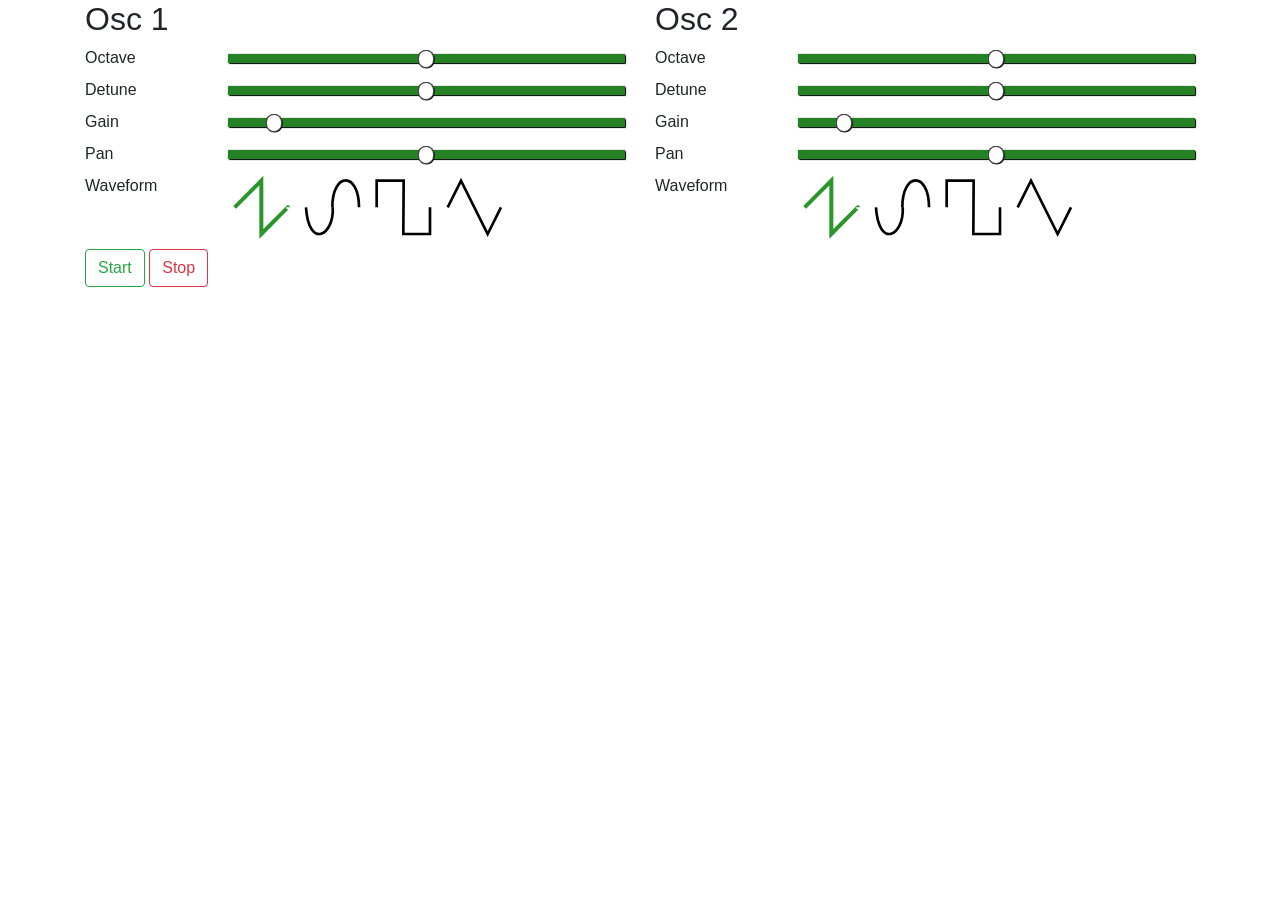
==== index.html @ 614c27ec "Deploy: Fri 25 Aug 2017 12:09:17 BST" ====
<!DOCTYPE HTML>
<html>
	<head>
		<meta http-equiv="content-type" content="text/html; charset=utf-8" />
		<link rel="stylesheet" href="https://maxcdn.bootstrapcdn.com/bootstrap/4.0.0-beta/css/bootstrap.min.css" integrity="sha384-/Y6pD6FV/Vv2HJnA6t+vslU6fwYXjCFtcEpHbNJ0lyAFsXTsjBbfaDjzALeQsN6M" crossorigin="anonymous">
		<link rel="stylesheet" href="static/css/style.css" />
		<title>Synth</title>
	</head>
	<body>
		<div class="container" id="synth">
			<div class="row">
				<div class="col-6 container" id="osc-1">
					<div class="row">
						<h2 class="col">Osc 1</h2>
					</div>
					<div class="row">
						<div class="col-3">
							<label for="osc-1-octave">Octave</label>
						</div>
						<div class="col-9">
							<input type="range"
								class="fader"
								value="0"
								max="2"
								min="-2"
								id="osc-1-octave"
							/>
						</div>
					</div>
					<div class="row">
						<div class="col-3">
							<label for="osc-1-detune">Detune</label>
						</div>
						<div class="col-9">
							<input type="range"
								class="fader"
								value="0"
								max="20"
								min="-20"
								id="osc-1-detune"
							/>
						</div>
					</div>
					<div class="row">
						<div class="col-3">
							<label for="osc-1-gain">Gain</label>
						</div>
						<div class="col-9">
							<input type="range"
								class="fader"
								max="100"
								min="0"
								value="10"
								id="osc-1-gain"
							/>
						</div>
					</div>
					<div class="row">
						<div class="col-3">
							<label for="osc-1-pan">Pan</label>
						</div>
						<div class="col-9">
							<input type="range"
								class="fader"
								value="0"
								max="100"
								min="-100"
								id="osc-1-pan"
							/>
						</div>
					</div>
					<div class="row">
						<div class="col-3">
							<label for="osc-1-waveform">Waveform</label>
						</div>
						<div class="col-9">
							<div class="waves">
								<input name="osc-1-waveform"
									id="osc-1-saw" type="radio" value="sawtooth"
									checked
								>
								</input>
								<label for="osc-1-saw">
									<svg xmlns="http://www.w3.org/2000/svg"
										width="0.694444in" height="0.694444in"
										viewBox="0 0 50 50">
										<path id="Unnamed"
											fill="none" stroke="black" stroke-width="2"
											d="M 5.00,25.00
												C 5.00,25.00 25.00,5.00 25.00,5.00
												25.00,5.00 25.00,45.00 25.00,45.00
												25.00,45.00 45.00,24.75 45.00,25.00" />
									</svg>
								</label>
								<input
									name="osc-1-waveform"
									type="radio"
									value="sine"
									id="osc-1-sin"
								>
								</input>
								<label for="osc-1-sin">
									<svg xmlns="http://www.w3.org/2000/svg"
										 width="0.694444in" height="0.694444in"
										 viewBox="0 0 50 50">
										<path id="Unnamed"
											fill="none" stroke="black" stroke-width="2"
											d="M 5.25,25.00
												C 7.38,56.80 26.61,45.99 25.25,25.00M 25.00,25.00
												C 25.00,-2.00 45.00,-2.00 45.00,25.00" />
									</svg>
								</label>
								<input
									name="osc-1-waveform"
									type="radio"
									value="square"
									id="osc-1-square"
								>
								</input>
								<label for="osc-1-square">
									<svg xmlns="http://www.w3.org/2000/svg"
										width="0.694444in" height="0.694444in"
										viewBox="0 0 50 50">
										<path id="Unnamed"
											fill="none" stroke="black" stroke-width="2"
											d="M 5.00,25.00
												C 5.00,25.00 5.00,5.00 5.00,5.00
												5.00,5.00 25.25,5.00 25.25,5.00
												25.25,5.00 25.00,45.00 25.00,45.00
												25.00,45.00 45.00,45.00 45.00,45.00
												45.00,45.00 45.00,25.00 45.00,25.00" />
									</svg>
								</label>
								<input
									name="osc-1-waveform"
									type="radio"
									value="triangle"
									id="osc-1-triangle"
								>
								</input>
								<label for="osc-1-triangle">
									<svg xmlns="http://www.w3.org/2000/svg"
										width="0.694444in" height="0.694444in"
										viewBox="0 0 50 50">
										<path id="Unnamed"
											fill="none" stroke="black" stroke-width="2"
											d="M 5.00,25.00
												C 5.00,25.00 15.00,5.00 15.00,5.00
												15.00,5.00 35.00,45.00 35.00,45.00
												35.00,45.00 45.00,25.00 45.00,25.00" />
									</svg>
								</label>
							</div>
						</div>
					</div>
				</div>
				<div class="col-6 container" id="osc-2">
					<div class="row">
						<div class="col">
							<h2>Osc 2</h2>
						</div>
					</div>
					<div class="row">
						<div class="col-3">
							<label for="osc-2-octave">Octave</label>
						</div>
						<div class="col-9">
							<input type="range"
								class="fader"
								value="0"
								max="2"
								min="-2"
								id="osc-2-octave"
							/>
						</div>
					</div>
					<div class="row">
						<div class="col-3">
							<label for="osc-2-detune">Detune</label>
						</div>
						<div class="col-9">
							<input type="range"
								class="fader"
								value="0"
								max="20"
								min="-20"
								id="osc-2-detune"
							/>
						</div>
					</div>
					<div class="row">
						<div class="col-3">
							<label for="osc-2-gain">Gain</label>
						</div>
						<div class="col-9">
							<input type="range"
								class="fader"
								max="100"
								min="0"
								value="10"
								id="osc-2-gain"
							/>
						</div>
					</div>
					<div class="row">
						<div class="col-3">
							<label for="osc-2-pan">Pan</label>
						</div>
						<div class="col-9">
							<input type="range"
								class="fader"
								value="0"
								max="100"
								min="-100"
								id="osc-2-pan"
							/>
						</div>
					</div>
					<div class="row">
						<div class="col-3">
							<label for="osc-2-waveform">Waveform</label>
						</div>
						<div class="col-9">
							<div class="waves">
								<input name="osc-2-waveform"
									id="osc-2-saw" type="radio" value="sawtooth"
									checked
								>
								</input>
								<label for="osc-2-saw">
									<svg xmlns="http://www.w3.org/2000/svg"
										width="0.694444in" height="0.694444in"
										viewBox="0 0 50 50">
										<path id="Unnamed"
											fill="none" stroke="black" stroke-width="2"
											d="M 5.00,25.00
												C 5.00,25.00 25.00,5.00 25.00,5.00
												25.00,5.00 25.00,45.00 25.00,45.00
												25.00,45.00 45.00,24.75 45.00,25.00" />
									</svg>
								</label>
								<input
									name="osc-2-waveform"
									type="radio"
									value="sine"
									id="osc-2-sin"
								>
								</input>
								<label for="osc-2-sin">
									<svg xmlns="http://www.w3.org/2000/svg"
										 width="0.694444in" height="0.694444in"
										 viewBox="0 0 50 50">
										<path id="Unnamed"
											fill="none" stroke="black" stroke-width="2"
											d="M 5.25,25.00
												C 7.38,56.80 26.61,45.99 25.25,25.00M 25.00,25.00
												C 25.00,-2.00 45.00,-2.00 45.00,25.00" />
									</svg>
								</label>
								<input
									name="osc-2-waveform"
									type="radio"
									value="square"
									id="osc-2-square"
								>
								</input>
								<label for="osc-2-square">
									<svg xmlns="http://www.w3.org/2000/svg"
										width="0.694444in" height="0.694444in"
										viewBox="0 0 50 50">
										<path id="Unnamed"
											fill="none" stroke="black" stroke-width="2"
											d="M 5.00,25.00
												C 5.00,25.00 5.00,5.00 5.00,5.00
												5.00,5.00 25.25,5.00 25.25,5.00
												25.25,5.00 25.00,45.00 25.00,45.00
												25.00,45.00 45.00,45.00 45.00,45.00
												45.00,45.00 45.00,25.00 45.00,25.00" />
									</svg>
								</label>
								<input
									name="osc-2-waveform"
									type="radio"
									value="triangle"
									id="osc-2-triangle"
								>
								</input>
								<label for="osc-2-triangle">
									<svg xmlns="http://www.w3.org/2000/svg"
										width="0.694444in" height="0.694444in"
										viewBox="0 0 50 50">
										<path id="Unnamed"
											fill="none" stroke="black" stroke-width="2"
											d="M 5.00,25.00
												C 5.00,25.00 15.00,5.00 15.00,5.00
												15.00,5.00 35.00,45.00 35.00,45.00
												35.00,45.00 45.00,25.00 45.00,25.00" />
									</svg>
								</label>
							</div>
						</div>
					</div>
				</div>
			</div>
			<button class="btn btn-outline-success" id="start">Start</button>
			<button class="btn btn-outline-danger" id="stop">Stop</button>
		</div>
		<script
			type="text/javascript"
			charset="utf-8"
			src="/bundle.js"
		></script>
	</body>
</html>
---- static/css/style.css ----
input[type=range] {
  width: 100%;
  -webkit-appearance: none;
  margin: 0;
}

input[type=range]:focus {
  outline: none;
}

input[type=range]::-webkit-slider-runnable-track {
  width: 100%;
  height: 9.8px;
  cursor: pointer;
  box-shadow: 1px 1px 1px #000000, 0px 0px 1px #0d0d0d;
  background: #248224;
  border-radius: 1.1px;
  border: 0px solid #000101;
}

input[type=range]::-webkit-slider-thumb {
  box-shadow: 0.6px 0.6px 0.4px #000000, 0px 0px 0.6px #0d0d0d;
  border: 1.3px solid rgba(0, 0, 0, 0.7);
  height: 18px;
  width: 16px;
  border-radius: 41px;
  background: #ffffff;
  cursor: pointer;
  -webkit-appearance: none;
  margin-top: -4.1px;
}

input[type=range]:focus::-webkit-slider-runnable-track {
  background: #2a962a;
}

input[type=range]::-moz-range-track {
  width: 100%;
  height: 9.8px;
  cursor: pointer;
  box-shadow: 1px 1px 1px #000000, 0px 0px 1px #0d0d0d;
  background: #248224;
  border-radius: 1.1px;
  border: 0px solid #000101;
}

input[type=range]::-moz-range-thumb {
  box-shadow: 0.6px 0.6px 0.4px #000000, 0px 0px 0.6px #0d0d0d;
  border: 1.3px solid rgba(0, 0, 0, 0.7);
  height: 18px;
  width: 16px;
  border-radius: 41px;
  background: #ffffff;
  cursor: pointer;
}

input[type=range]::-ms-track {
  width: 100%;
  height: 9.8px;
  cursor: pointer;
  background: transparent;
  border-color: transparent;
  color: transparent;
}

input[type=range]::-ms-fill-lower {
  background: #1e6e1e;
  border: 0px solid #000101;
  border-radius: 2.2px;
  box-shadow: 1px 1px 1px #000000, 0px 0px 1px #0d0d0d;
}

input[type=range]::-ms-fill-upper {
  background: #248224;
  border: 0px solid #000101;
  border-radius: 2.2px;
  box-shadow: 1px 1px 1px #000000, 0px 0px 1px #0d0d0d;
}

input[type=range]::-ms-thumb {
  box-shadow: 0.6px 0.6px 0.4px #000000, 0px 0px 0.6px #0d0d0d;
  border: 1.3px solid rgba(0, 0, 0, 0.7);
  height: 18px;
  width: 16px;
  border-radius: 41px;
  background: #ffffff;
  cursor: pointer;
  height: 9.8px;
}

input[type=range]:focus::-ms-fill-lower {
  background: #248224;
}

input[type=range]:focus::-ms-fill-upper {
  background: #2a962a;
}

input[type=radio] {
    display: none;
}

input[type=radio]:checked + label svg path {
    stroke: #2a962a;
	stroke-width: 3px;
}

.waves {
	padding: auto;
}
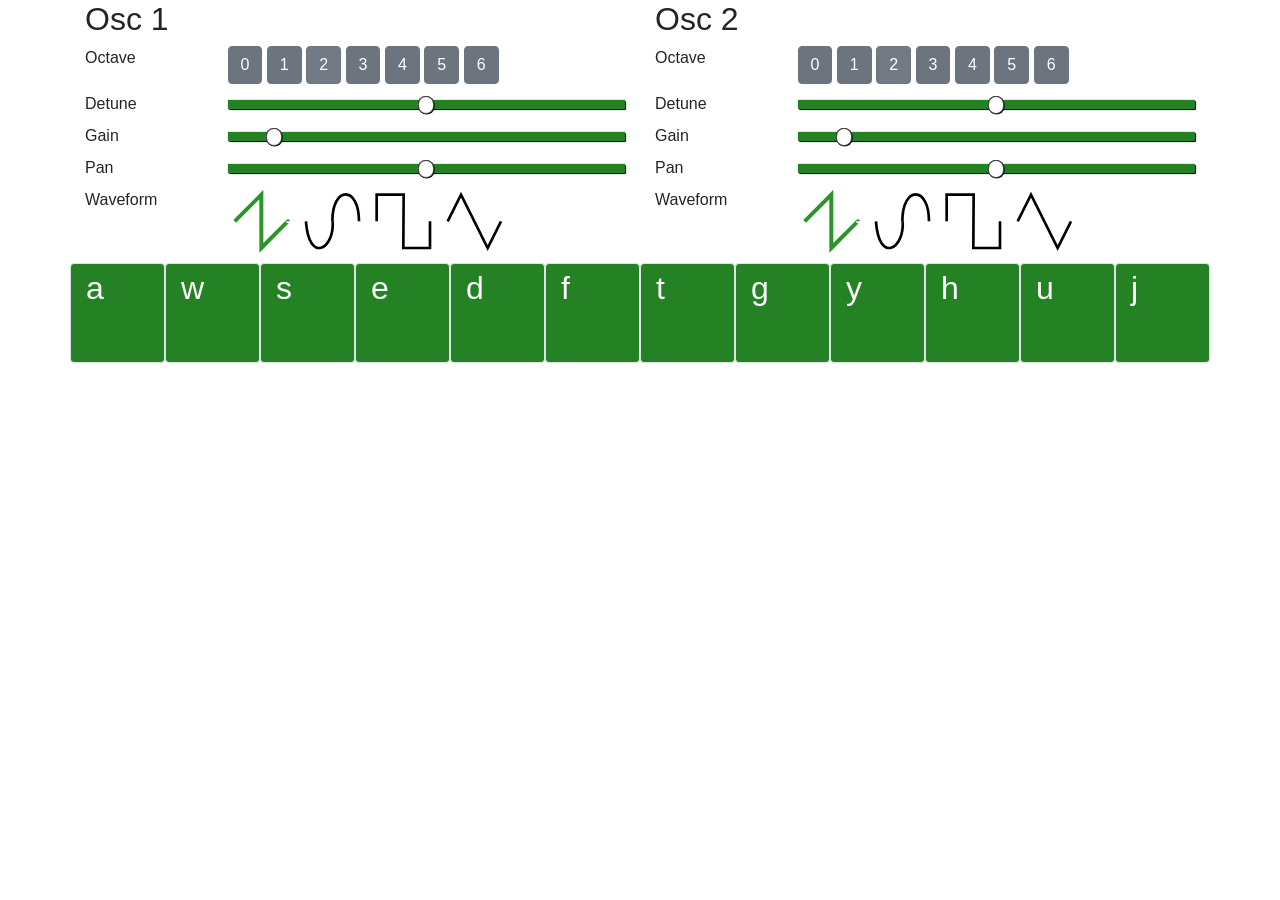
==== commit a35e18ae: "Deploy 31/08/2017 00:30" ====
--- a/index.html
+++ b/index.html
@@ -15,16 +15,60 @@
 					</div>
 					<div class="row">
 						<div class="col-3">
-							<label for="osc-1-octave">Octave</label>
-						</div>
-						<div class="col-9">
-							<input type="range"
-								class="fader"
-								value="0"
-								max="2"
-								min="-2"
-								id="osc-1-octave"
-							/>
+							<label for="osc-1-octavebuttons">Octave</label>
+						</div>
+						<div class="col-9">
+							<div class="" role="group" aria-label="octave">
+								<input name="osc-1-octave"
+									type="radio" value="-2" id="osc-1-octave-0"
+								>
+								</input>
+								<label for="osc-1-octave-0" class="btn btn-secondary rounded octave">
+									0
+								</label>
+								<input name="osc-1-octave"
+									type="radio" value="-1" id="osc-1-octave-1"
+								>
+								</input>
+								<label for="osc-1-octave-1" class="btn btn-secondary rounded octave">
+									1
+								</label>
+								<input name="osc-1-octave"
+									type="radio" value="0" id="osc-1-octave-2" checked
+								>
+								</input>
+								<label for="osc-1-octave-2" class="btn btn-secondary rounded octave">
+									2
+								</label>
+								<input name="osc-1-octave"
+									type="radio" value="1" id="osc-1-octave-3"
+								>
+								</input>
+								<label for="osc-1-octave-3" class="btn btn-secondary rounded octave">
+									3
+								</label>
+								<input name="osc-1-octave"
+									type="radio" value="2" id="osc-1-octave-4"
+								>
+								</input>
+								<label for="osc-1-octave-4" class="btn btn-secondary rounded octave">
+									4
+								</label>
+								<input name="osc-1-octave"
+									type="radio" value="3" id="osc-1-octave-5"
+								>
+								</input>
+								<label for="osc-1-octave-5" class="btn btn-secondary rounded octave">
+									5
+								</label>
+								<input name="osc-1-octave"
+									type="radio" value="4" id="osc-1-octave-6"
+								>
+								</input>
+								<label for="osc-1-octave-6" class="btn btn-secondary rounded octave">
+									6
+								</label>
+							</div>
 						</div>
 					</div>
 					<div class="row">
@@ -162,16 +206,60 @@
 					</div>
 					<div class="row">
 						<div class="col-3">
-							<label for="osc-2-octave">Octave</label>
-						</div>
-						<div class="col-9">
-							<input type="range"
-								class="fader"
-								value="0"
-								max="2"
-								min="-2"
-								id="osc-2-octave"
-							/>
+							<label for="osc-2-octavebuttons">Octave</label>
+						</div>
+						<div class="col-9">
+							<div class="" role="group" aria-label="octave">
+								<input name="osc-2-octave"
+									type="radio" value="-2" id="osc-2-octave-0"
+								>
+								</input>
+								<label for="osc-2-octave-0" class="btn btn-secondary rounded octave">
+									0
+								</label>
+								<input name="osc-2-octave"
+									type="radio" value="-1" id="osc-2-octave-1"
+								>
+								</input>
+								<label for="osc-2-octave-1" class="btn btn-secondary rounded octave">
+									1
+								</label>
+								<input name="osc-2-octave"
+									type="radio" value="0" id="osc-2-octave-2" checked
+								>
+								</input>
+								<label for="osc-2-octave-2" class="btn btn-secondary rounded octave">
+									2
+								</label>
+								<input name="osc-2-octave"
+									type="radio" value="1" id="osc-2-octave-3"
+								>
+								</input>
+								<label for="osc-2-octave-3" class="btn btn-secondary rounded octave">
+									3
+								</label>
+								<input name="osc-2-octave"
+									type="radio" value="2" id="osc-2-octave-4"
+								>
+								</input>
+								<label for="osc-2-octave-4" class="btn btn-secondary rounded octave">
+									4
+								</label>
+								<input name="osc-2-octave"
+									type="radio" value="3" id="osc-2-octave-5"
+								>
+								</input>
+								<label for="osc-2-octave-5" class="btn btn-secondary rounded octave">
+									5
+								</label>
+								<input name="osc-2-octave"
+									type="radio" value="4" id="osc-2-octave-6"
+								>
+								</input>
+								<label for="osc-2-octave-6" class="btn btn-secondary rounded octave">
+									6
+								</label>
+							</div>
 						</div>
 					</div>
 					<div class="row">
@@ -302,8 +390,20 @@
 					</div>
 				</div>
 			</div>
-			<button class="btn btn-outline-success" id="start">Start</button>
-			<button class="btn btn-outline-danger" id="stop">Stop</button>
+			<div class="row">
+				<div class="col-1 rounded border note" id="key-a" >a</div>
+				<div class="col-1 rounded border note" id="key-w">w</div>
+				<div class="col-1 rounded border note" id="key-s">s</div>
+				<div class="col-1 rounded border note" id="key-e">e</div>
+				<div class="col-1 rounded border note" id="key-d">d</div>
+				<div class="col-1 rounded border note" id="key-f">f</div>
+				<div class="col-1 rounded border note" id="key-t">t</div>
+				<div class="col-1 rounded border note" id="key-g">g</div>
+				<div class="col-1 rounded border note" id="key-y">y</div>
+				<div class="col-1 rounded border note" id="key-h">h</div>
+				<div class="col-1 rounded border note" id="key-u">u</div>
+				<div class="col-1 rounded border note" id="key-j">j</div>
+			</div>
 		</div>
 		<script
 			type="text/javascript"
--- a/static/css/style.css
+++ b/static/css/style.css
@@ -105,6 +105,24 @@
 	stroke-width: 3px;
 }
 
+input[type=radio]:checked + label.octave {
+	background-color: #727b84;
+	background-image: none;
+	border-color: #6c757d;
+}
+
 .waves {
 	padding: auto;
 }
+
+.note {
+	height: 100px;
+	background: #248224;
+	color: #ffffff;
+	cursor: pointer;
+	font-size: xx-large;
+}
+
+div.note:hover{
+	background: #488224;
+}
